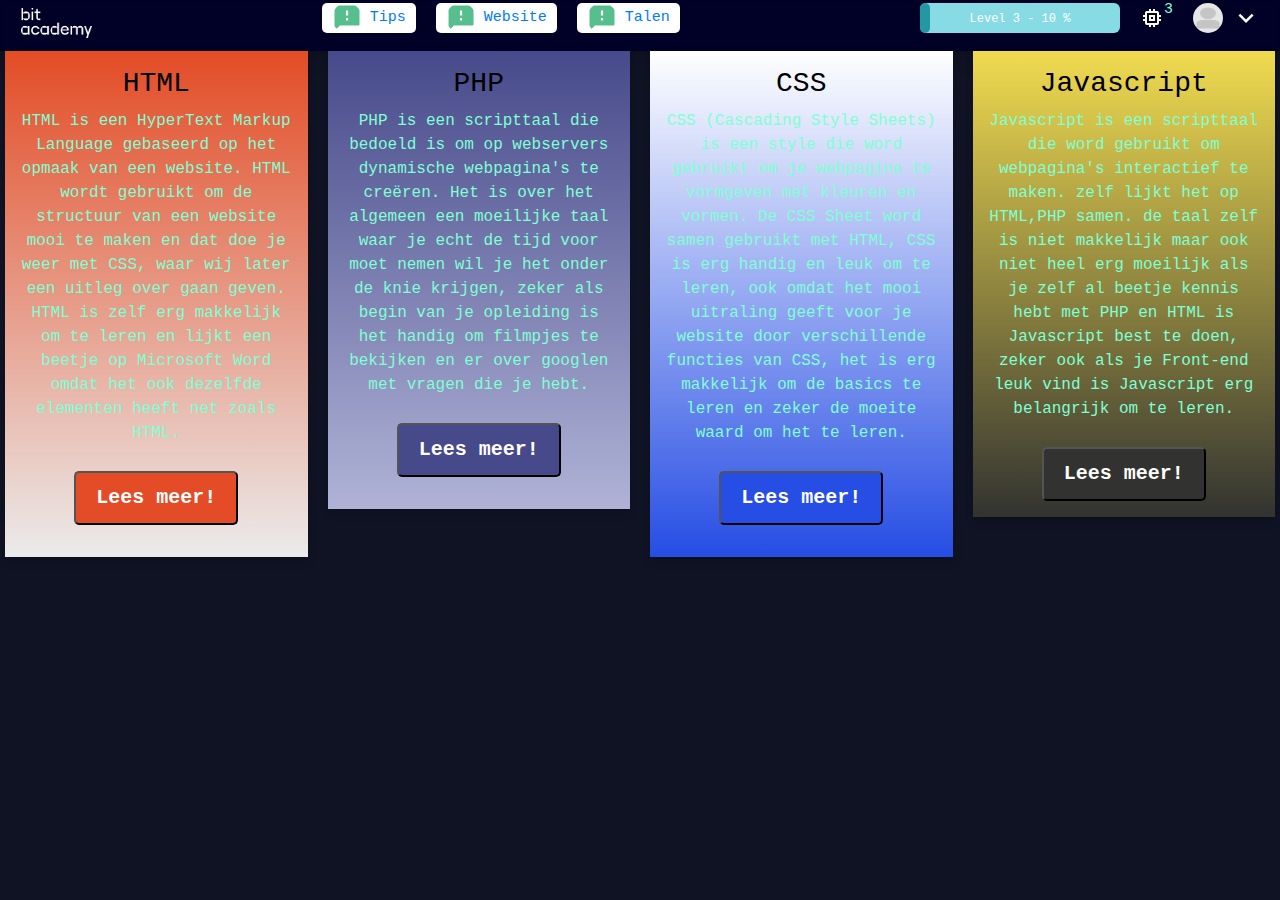
==== talen.html @ b5e8e9a9 "navbar" ====
<!DOCTYPE html>
<html lang="en">
<head>
    <meta charset="UTF-8">
    <meta http-equiv="X-UA-Compatible" content="IE=edge">
    <meta name="viewport" content="width=device-width, initial-scale=1.0">
    <link rel="stylesheet" href="https://cdn.jsdelivr.net/npm/bootstrap@4.3.1/dist/css/bootstrap.min.css" integrity="sha384-ggOyR0iXCbMQv3Xipma34MD+dH/1fQ784/j6cY/iJTQUOhcWr7x9JvoRxT2MZw1T" crossorigin="anonymous">
    <link rel="stylesheet" href="talen.css">
    <title>Syntax</title>
</head>
<body>
    <link rel="stylesheet" href="https://fonts.googleapis.com/icon?family=Material+Icons">

    <div class="headercontainer shadow">
        <div class="headerlogo">
            <a href="#">
                <img class="Logo" src="logo_white.png" alt="logo">
            </a>
        </div>

        <div class="navbar_midden">
            <ul>

                <li class="feedback">
                    <img class="icon" src="feedback_icon.png" alt="feedback">
                    <a href="tips.html">Tips</a>

                </li>

                <li class="feedback">
                    <img href="tips.html" class="icon" src="feedback_icon.png" alt="feedback">
                    <a href="website.html">Website</a>
                </li>

                <li class="feedback">
                    <img href="website.html" class="icon" src="feedback_icon.png" alt="feedback">
                    <a href="talen.html">Talen</a>
                </li>

            </ul>
        </div>

        <div class="navbar_rechts">
            <ul>
                <li>
                    <span class="bar"></span>
                    <span class="exp">Level 3 - 10 %</span>
                </li>
                <li>
                    <img class="credits" src="credits_icon.png" alt="credits">
                    <p>3</p>
                </li>
                <li>
                    <img class="icon" src="profile.png" alt="profile">
                    <img class="icon" src="meer_icon.png" alt="meer">
                </li>
            </ul>
        </div>

    </div>
  <div class="row">
    <div class="column">
      <div class="card1">
        <h3>HTML</h3>
        <p>HTML is een HyperText Markup Language gebaseerd op het opmaak van een website. HTML wordt gebruikt om de structuur van een website mooi te maken en dat doe je weer met CSS, waar wij later een uitleg over gaan geven. HTML is zelf erg makkelijk om te leren en lijkt een beetje op Microsoft Word omdat het ook dezelfde elementen heeft net zoals HTML.</p>
        <button class="button1" onclick="window.location.href='https://www.w3schools.com/html/';">
        Lees meer! 
        </button>
        <p></p>
      </div>
    </div>
  
    <div class="column">
      <div class="card2">
        <h3>PHP</h3>
        <p>PHP is een scripttaal die bedoeld is om op webservers dynamische webpagina's te creëren. Het is over het algemeen een moeilijke taal waar je echt de tijd voor moet nemen wil je het onder de knie krijgen, zeker als begin van je opleiding is het handig om filmpjes te bekijken en er over googlen met vragen die je hebt.   </p>
        <button class="button2" onclick="window.location.href='https://www.w3schools.com/php/';">
          Lees meer!</button>
        <p></p>
      </div>
    </div>
    
    <div class="column">
      <div class="card3">
        <h3>CSS</h3>
        <p>CSS (Cascading Style Sheets) is een style die word gebruikt om je webpagina te vormgeven met kleuren en vormen. De CSS Sheet word samen gebruikt met HTML, CSS is erg handig en leuk om te leren, ook omdat het mooi uitraling geeft voor je website door verschillende functies van CSS, het is erg makkelijk om de basics te leren en zeker de moeite waard om het te leren.</p>
        <button class="button3" onclick="window.location.href='https://www.w3schools.com/css/';">
          Lees meer!</button>
        <p></p>
      </div>
    </div>
    
    <div class="column">
      <div class="card4">
        <h3>Javascript</h3>
        <p>Javascript is een scripttaal die word gebruikt om webpagina's interactief te maken. zelf lijkt het op HTML,PHP samen. de taal zelf is niet makkelijk maar ook niet heel erg moeilijk als je zelf al beetje kennis hebt met PHP en HTML is Javascript best te doen, zeker ook als je Front-end leuk vind is Javascript erg belangrijk om te leren.</p>
        <p></p>
        <button class="button4" onclick="window.location.href='https://www.w3schools.com/js/';">
        Lees meer!</button>
      </div>
      
    </div>
  </div>
   
    <ul class="circles">
            <li></li>
            <li></li>
            <li></li>
            <li></li>
            <li></li>
            <li></li>
            <li></li>
            <li></li>
            <li></li>
            <li></li>
    </ul>
</div >
  
</body>
</html>
---- talen.css ----
* {
    box-sizing: border-box;
  }
  
  body {
    font-family: Arial, Helvetica, sans-serif;
  }
  
  
  .column {
    float: left;
    width: 25%;
    padding: 0 10px;
    color:black;
  }
  
  
  .row {margin: 0 -5px;}
  
  
  .row:after {
    content: "";
    display: table;
    clear: both;
  }
  
  .card1 {
    box-shadow: 0 4px 8px 0 rgba(0, 0, 0, 0.2); 
    padding: 16px;
    text-align: center;
    background: linear-gradient(#e34c26,#ebebeb);
  }
  
  .card2 {
    box-shadow: 0 4px 8px 0 rgba(0, 0, 0, 0.2); 
    padding: 16px;
    text-align: center;
    background: linear-gradient(#474A8A,#B0B3D6);
  }
  
  .card3 {
    box-shadow: 0 4px 8px 0 rgba(0, 0, 0, 0.2); 
    padding: 16px;
    text-align: center;
    background: linear-gradient(#ffffff,#264de4);
  }
  .card4 {
    box-shadow: 0 4px 8px 0 rgba(0, 0, 0, 0.2); 
    padding: 16px;
    text-align: center;
    background: linear-gradient(#F0DB4F,#323330);
   
  }
  @media screen and (max-width: 600px) {
    .column {
      width: 100%;
      display: block;
      margin-bottom: 20px;
    }
  }
  .button1{
    background:#e34c26;
    color:#fff;
    padding:10px 20px;
    border-radius:5px;
    text-decoration:none;
    font-size:20px;
    font-weight:bold;
    display:inline-block;
    margin-top:10px;
  
  }
  .button2{
      background:#474A8A;
      color:#fff;
      padding:10px 20px;
      border-radius:5px;
      text-decoration:none;
      font-size:20px;
      font-weight:bold;
      display:inline-block;
      margin-top:10px;
  }
  
  .button3{
    background:#264de4;
    color:#fff;
    padding:10px 20px;
    border-radius:5px;
    text-decoration:none;
    font-size:20px;
    font-weight:bold;
    display:inline-block;
    margin-top:10px;
  }
  
  .button4{
    background:#323330;
    color:#fff;
    padding:10px 20px;
    border-radius:5px;
    text-decoration:none;
    font-size:20px;
    font-weight:bold;
    display:inline-block;
    margin-top:10px;
  }
  
  button:hover{
    background:#000;
    color:#fff;
  
  }
  
  @import url('https://fonts.googleapis.com/css?family=Exo:400,700');
  
  *{
      margin: 0px;
      padding: 0px;
  }
  
  body{
      font-family: 'Exo', sans-serif;
  }
  
  
  .context {
      width: 100%;
      position: absolute;
      top:50vh;
      
  }
  
  .context h1{
      text-align: center;
      color: #fff;
      font-size: 50px;
  }
  
  
  .circles{
      position: absolute;
      top: 0;
      left: 0;
      width: 100%;
      height: 100%;
      overflow: hidden;
      z-index: -1;
  }
  
  .circles li{
      position: absolute;
      display: block;
      list-style: none;
      width: 300px;
      height: 100px;
      background: hsl(230, 40%, 10%);
      animation: animate 25s linear infinite;
      bottom: -150px;
      
  }
  
  .circles li:nth-child(1){
      left: 25%;
      width: 80px;
      height: 80px;
      animation-delay: 0s;
  }
  
  
  .circles li:nth-child(2){
      left: 10%;
      width: 20px;
      height: 20px;
      animation-delay: 2s;
      animation-duration: 12s;
  }
  
  .circles li:nth-child(3){
      left: 70%;
      width: 20px;
      height: 20px;
      animation-delay: 4s;
  }
  
  .circles li:nth-child(4){
      left: 40%;
      width: 60px;
      height: 60px;
      animation-delay: 0s;
      animation-duration: 18s;
  }
  
  .circles li:nth-child(5){
      left: 65%;
      width: 20px;
      height: 20px;
      animation-delay: 0s;
  }
  
  .circles li:nth-child(6){
      left: 75%;
      width: 110px;
      height: 110px;
      animation-delay: 3s;
  }
  
  .circles li:nth-child(7){
      left: 35%;
      width: 150px;
      height: 150px;
      animation-delay: 7s;
  }
  
  .circles li:nth-child(8){
      left: 50%;
      width: 25px;
      height: 25px;
      animation-delay: 15s;
      animation-duration: 45s;
  }
  
  .circles li:nth-child(9){
      left: 20%;
      width: 15px;
      height: 15px;
      animation-delay: 2s;
      animation-duration: 35s;
  }
  
  .circles li:nth-child(10){
      left: 85%;
      width: 150px;
      height: 150px;
      animation-delay: 0s;
      animation-duration: 11s;
  }
  
  
  
  @keyframes animate {
  
      0%{
          transform: translateY(0) rotate(0deg);
          opacity: 1;
          border-radius: 0;
      }
  
      100%{
          transform: translateY(-1000px) rotate(720deg);
          opacity: 0;
          border-radius: 50%;
      }
  
  }
  body {
    margin: 0;
    font: 100% / 1.5 Inconsolata, monospace;
    color: hsl(230, 100%, 95%);
    background-color: hsl(230, 40%, 10%);
  }
  
  h2 {
    font-size: 3.5rem;
    font-weight: 300;
    text-shadow: 0 0 1em hsla(320, 100%, 50%, 0.5), 0 0 0.125em hsla(320, 100%, 60%, 0.5), -0.25em -0.125em 0.125em hsla(40, 100%, 60%, 0.125), 0.25em 0.125em 0.125em hsla(200, 100%, 60%, 0.25);
  }
  
  .tips {
    display: flex;
    justify-content: center;
  }
  
  p {
    color: aquamarine;
  }
  
  .headercontainer {
    background-color: rgb(1, 1, 39);
    color: white;
    display: flex;
    height: 51px;
    flex-direction: row;
    justify-content: space-between;
    flex-grow: 5;
  }
  
  .Logo {
    height: 40px;
    margin: 2px 0 2px 10px;
    padding: 5px 10px;
  }
  
  .navbar_midden {
    display: flex;
    justify-content: center;
    align-items: center;
    flex-direction: row;
  }
  
  .icon {
    width: 30px;
    height: 30px;
    margin-right: 8px;
    border-radius: 50%;
  }
  
  .credits {
    width: 24px;
    height: 24px;
  }
  
  ul {
    display: flex;
    list-style: none;
    flex-direction: row;
  }
  
  li {
    display: flex;
    margin-right: 10px;
    margin-left: 10px;
    font-size: 15px;
    flex-direction: row;
    justify-content: center;
    align-items: center;
    line-height: 5px;
  }
  
  .feedback {
    border-style: solid;
    border: none;
    background-color: white;
    border-radius: 5px;
    color: #8CD1B4;
    border-width: 120px;
    padding: 0px 10px;
  }
  
  .bar {
    background-color: #2497a5;
    display: flex;
    border-style: hidden;
    border-radius: 10px;
    width: 10px;
    height: 30px;
    position: relative;
    left: 10px;
  }
  
  .exp {
    border-style: hidden;
    border-radius: 6px;
    width: 200px;
    display: flex;
    background-color: #87dbe5;
    line-height: 2rem;
    height: 30px;
    display: flex;
    justify-content: center;
    font-size: 12px;
  }
  
  .navbar_rechts {
    display: flex;
    justify-content: flex-end;
  }
  
  .shadow {
    border: 1px solid rgba(0, 0, 0, 0.075);
    box-shadow: 0 10px 16px 0 rgba(0, 0, 0, 0.2), 0 6px 20px 0 rgba(0, 0, 0, 0.19);
  }
  
  .container {
    display: flex;
    justify-content: space-evenly
  }
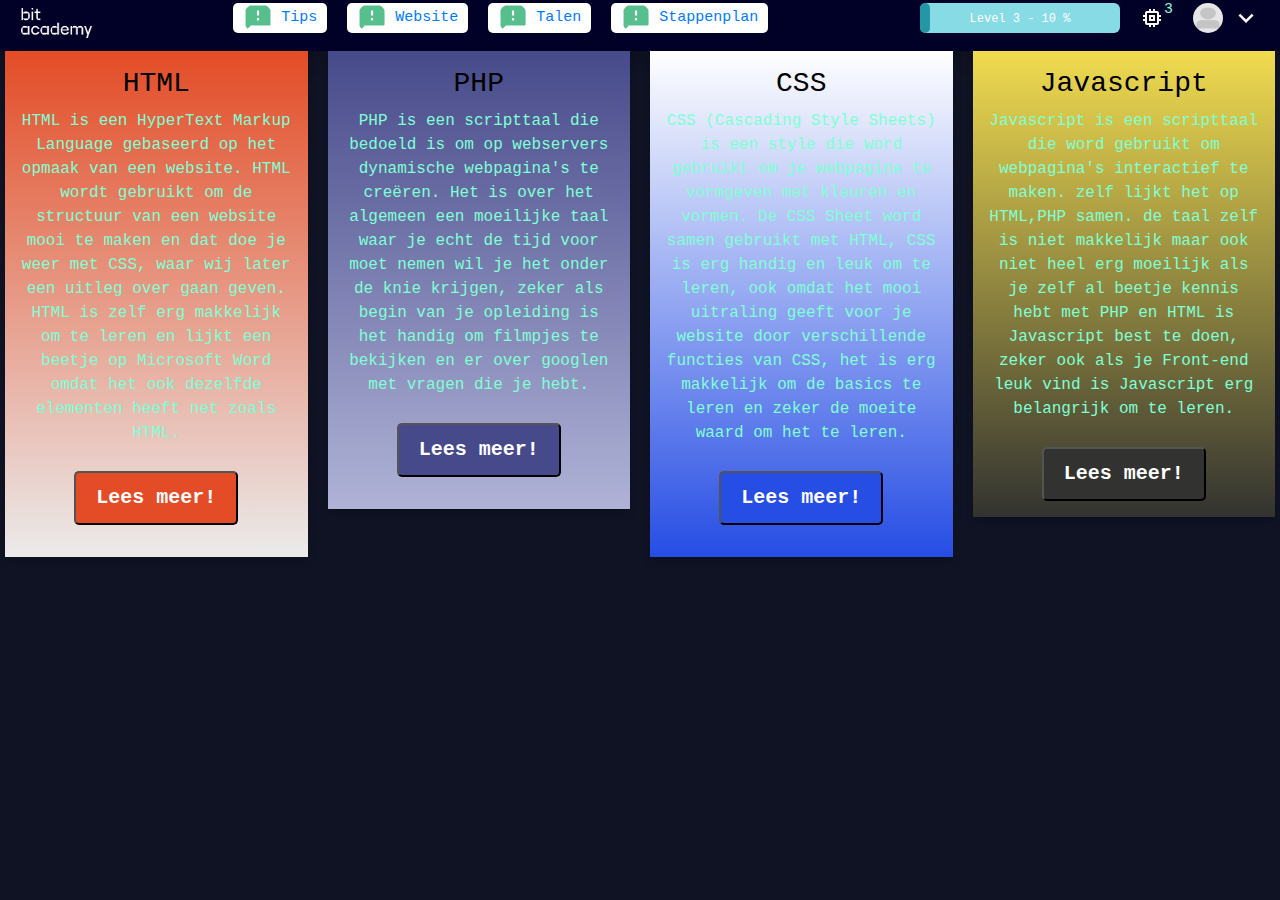
==== commit 1e81c09b: "stappenplan" ====
--- a/talen.html
+++ b/talen.html
@@ -13,7 +13,7 @@
 
     <div class="headercontainer shadow">
         <div class="headerlogo">
-            <a href="#">
+            <a href="tips.html">
                 <img class="Logo" src="logo_white.png" alt="logo">
             </a>
         </div>
@@ -35,6 +35,11 @@
                 <li class="feedback">
                     <img href="website.html" class="icon" src="feedback_icon.png" alt="feedback">
                     <a href="talen.html">Talen</a>
+                </li>
+
+                <li class="feedback">
+                    <img href="website.html" class="icon" src="feedback_icon.png" alt="feedback">
+                    <a href="stappenplan.html">Stappenplan</a>
                 </li>
 
             </ul>
